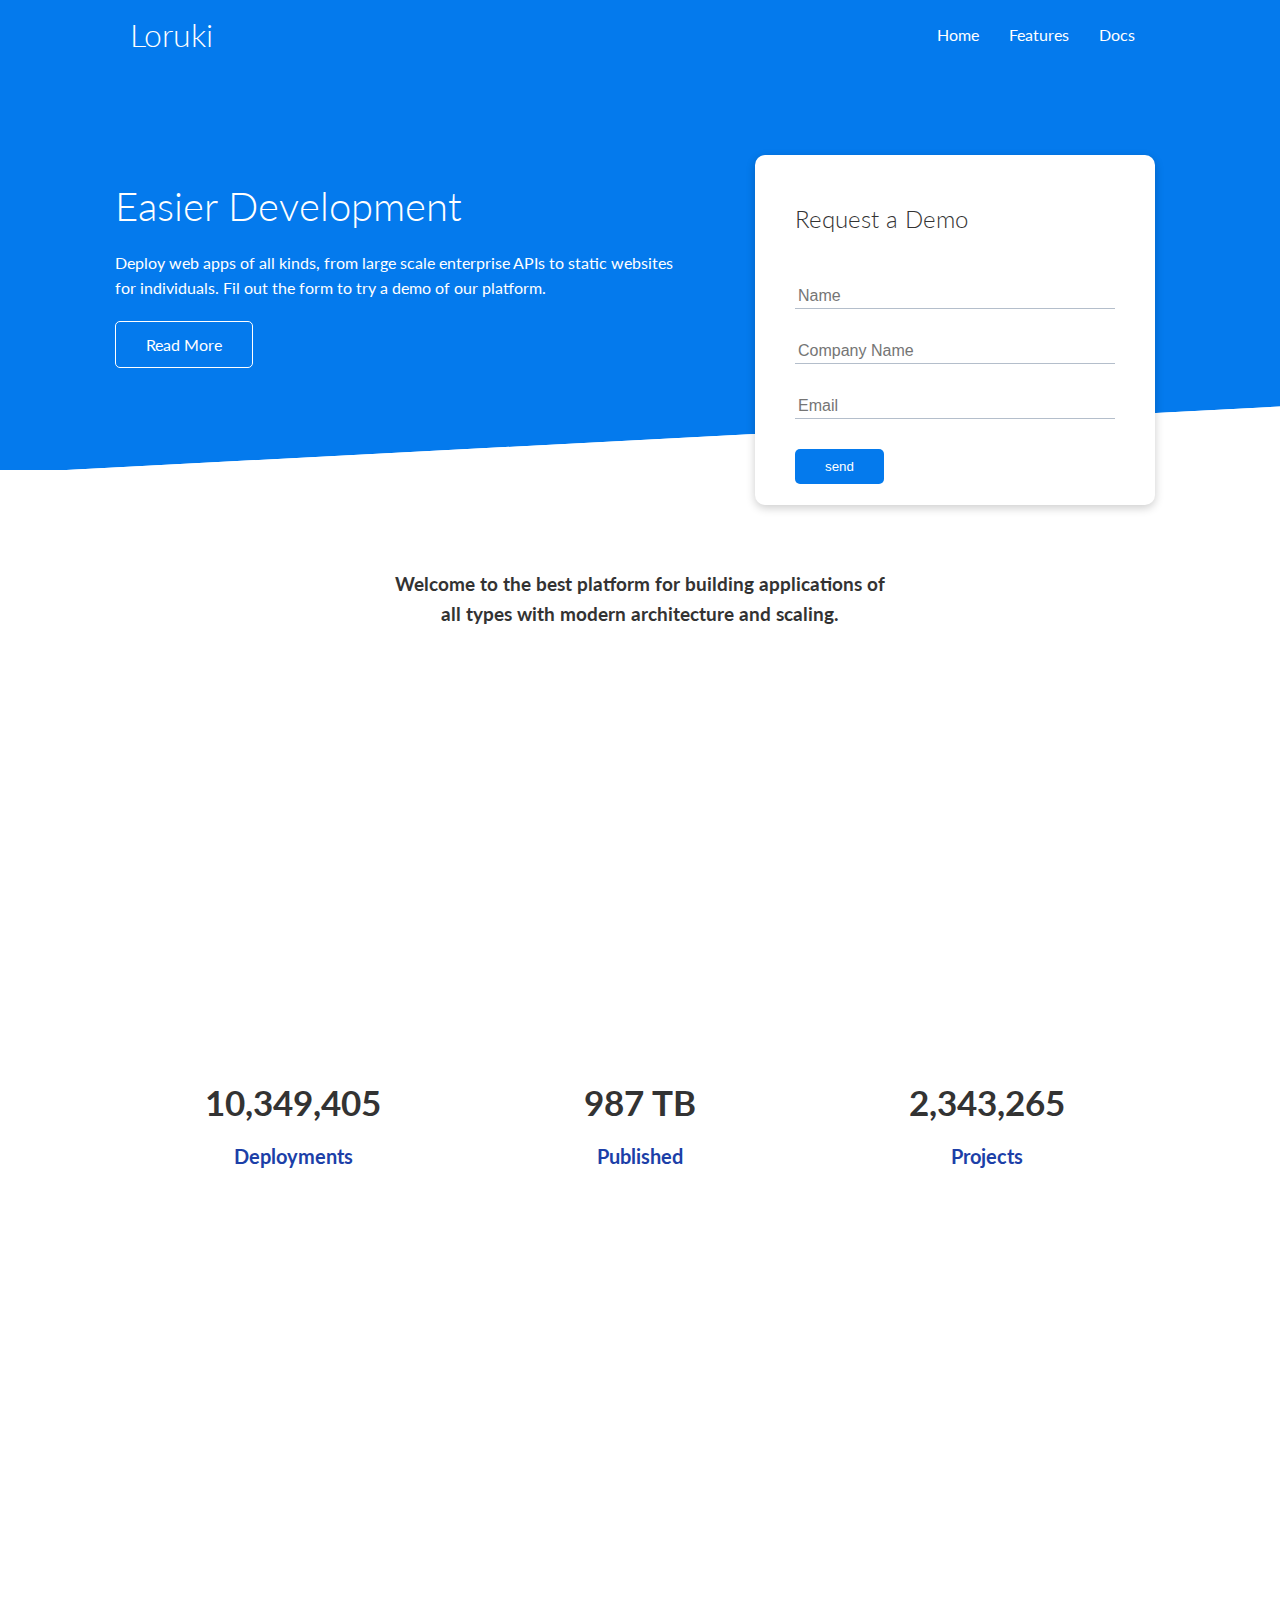
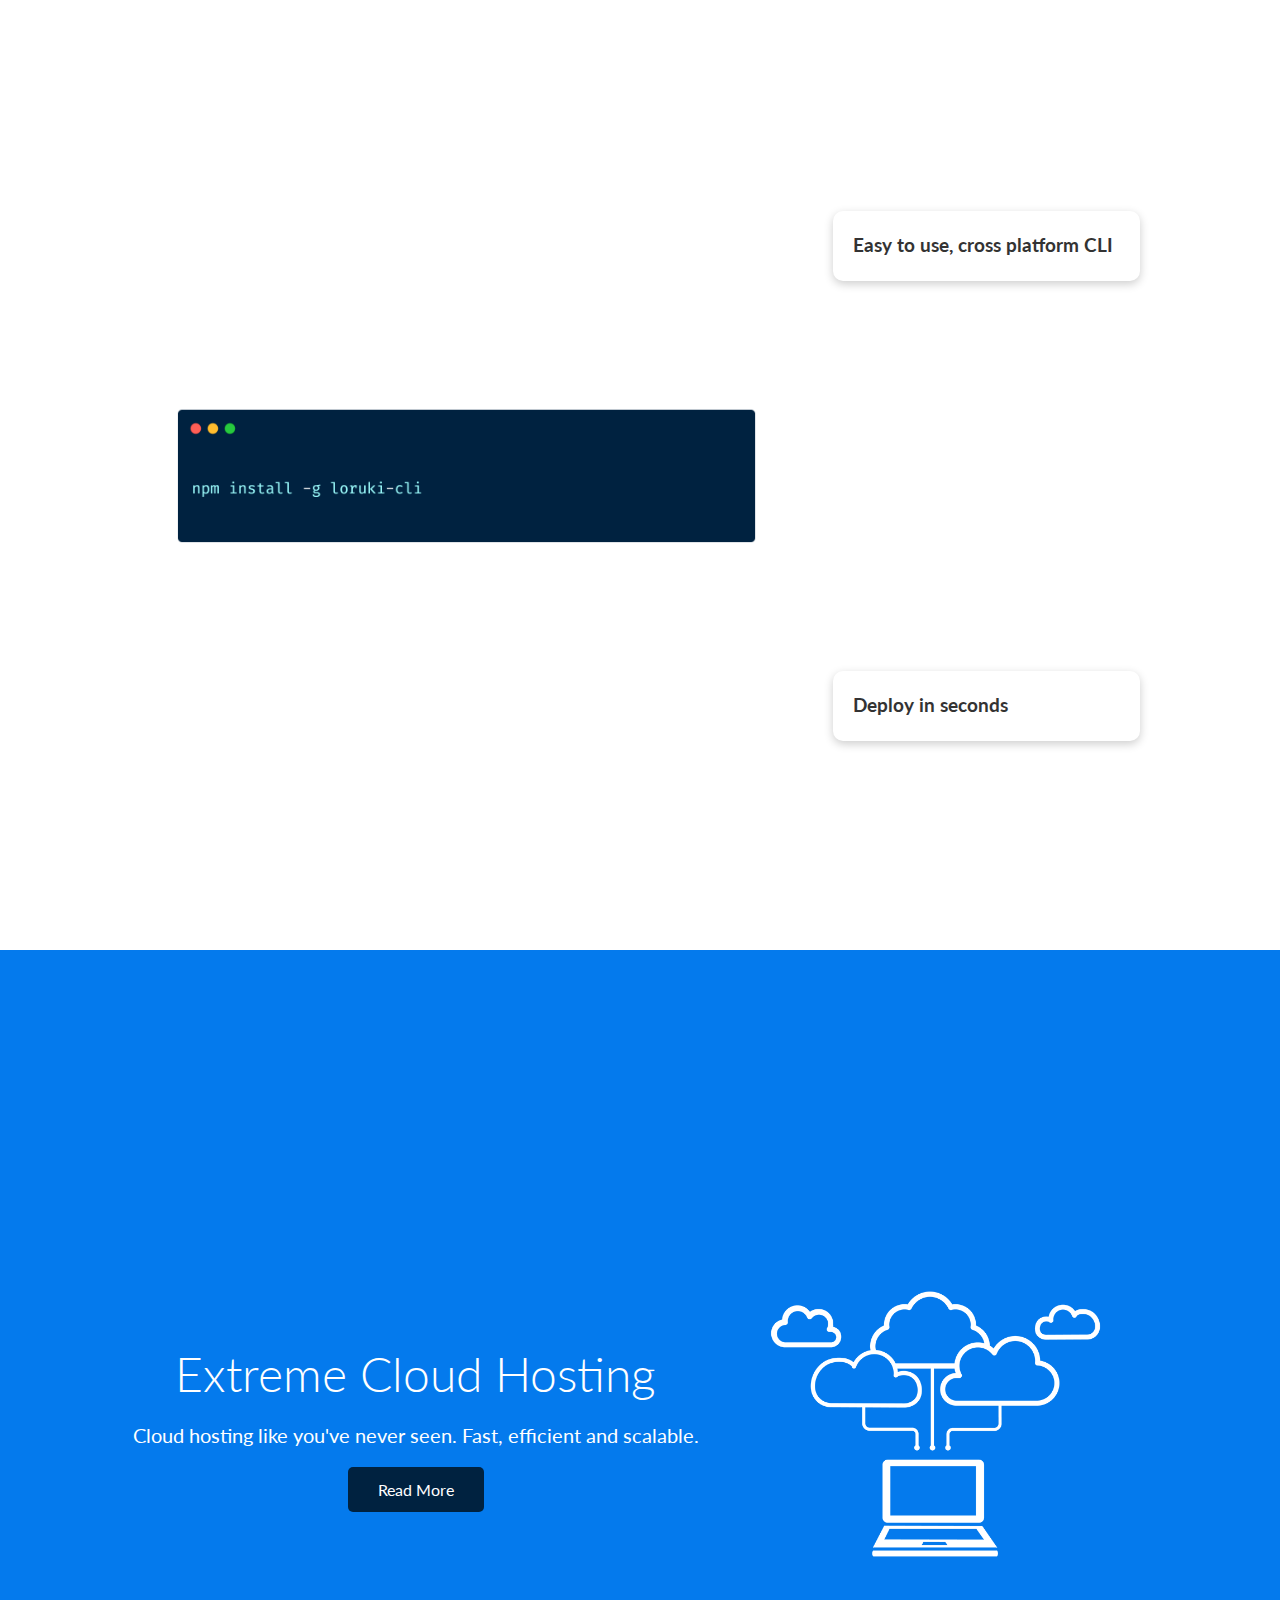
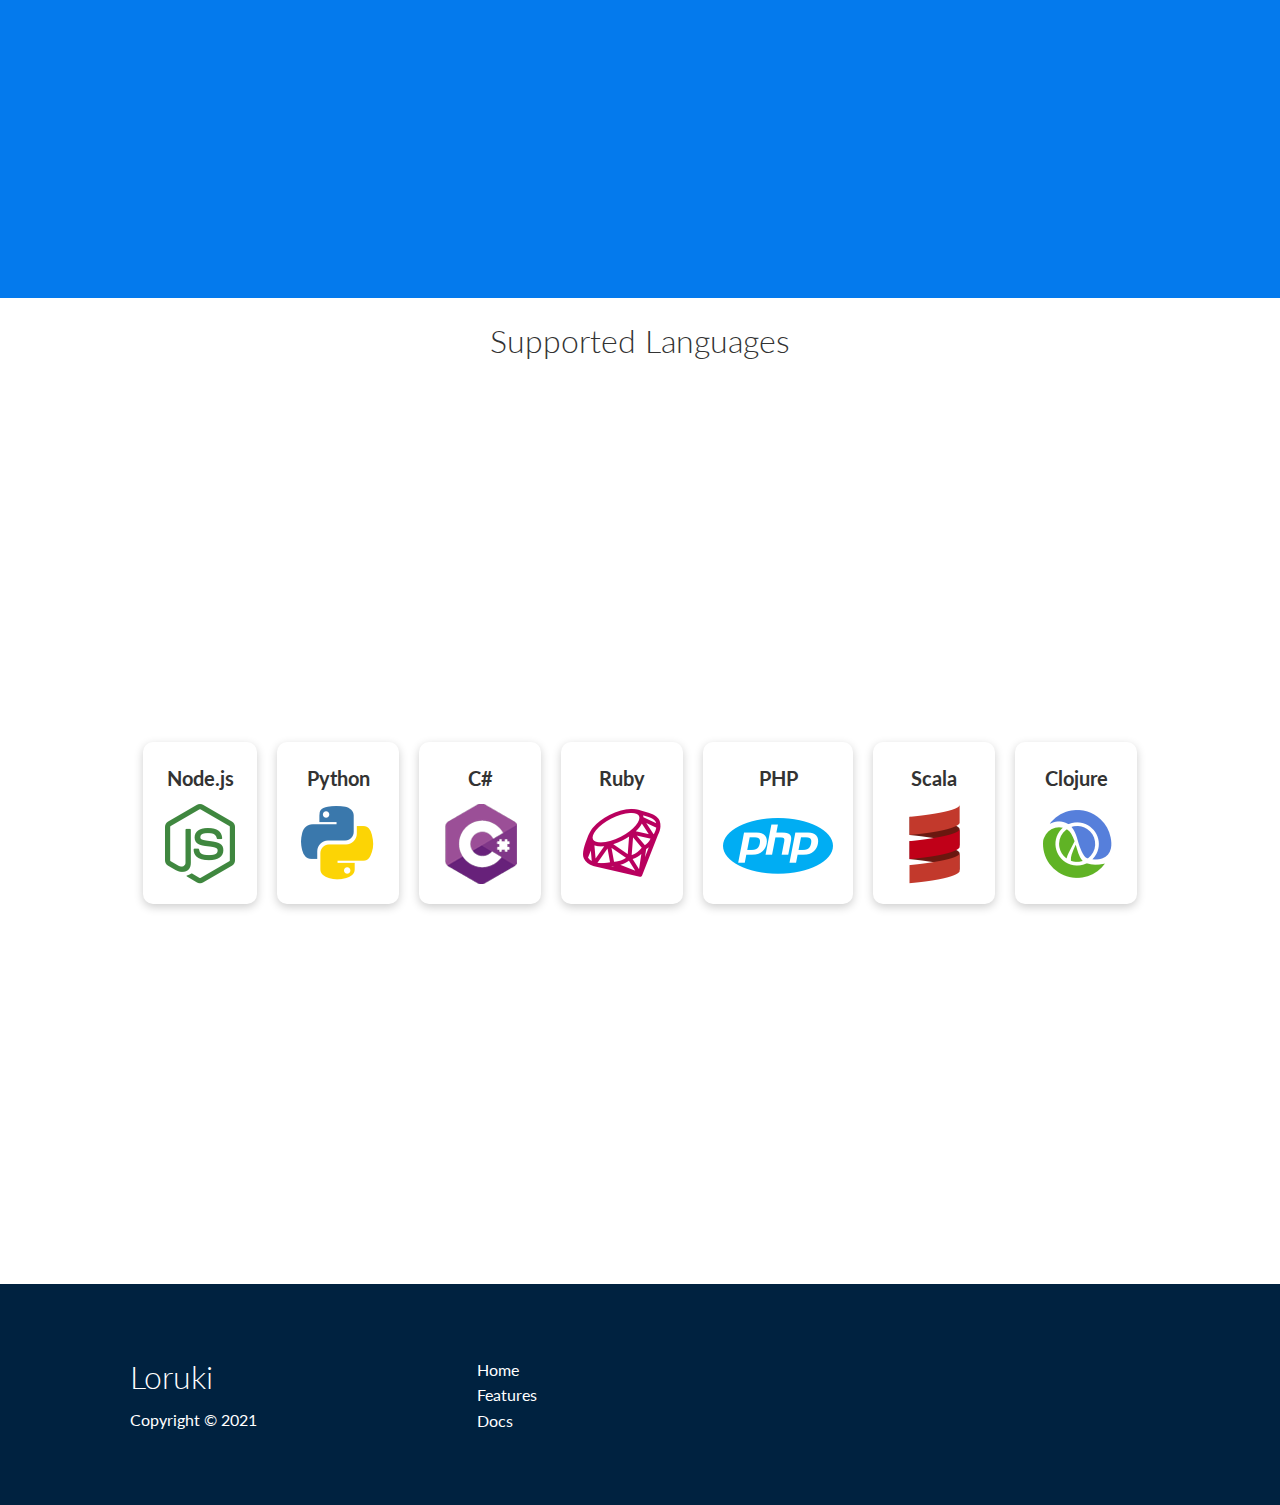
==== index.html @ 9ceb4efd "initial commit" ====
<html lang="en">
  <head>
    <meta charset="UTF-8" />
    <meta http-equiv="X-UA-Compatible" content="IE=edge" />
    <meta name="viewport" content="width=device-width, initial-scale=1.0" />
    <link
      rel="stylesheet"
      href="https://cdnjs.cloudflare.com/ajax/libs/font-awesome/5.15.2/css/all.min.css"
      integrity="sha512-HK5fgLBL+xu6dm/Ii3z4xhlSUyZgTT9tuc/hSrtw6uzJOvgRr2a9jyxxT1ely+B+xFAmJKVSTbpM/CuL7qxO8w=="
      crossorigin="anonymous"
    />
    <link rel="stylesheet" href="css/utilities.css" />
    <link rel="stylesheet" href="css/style.css" />
    <title>Loruki | Cloud Hosting For Everyone</title>
  </head>
  <body>
    <!--======NAVIGATION BAR=======-->
    <div class="navbar">
      <div class="container flex">
        <h1 class="logo">Loruki</h1>
        <nav>
          <ul>
            <li><a href="index.html">Home</a></li>
            <li><a href="features.html">Features</a></li>
            <li><a href="docs.html">Docs</a></li>
          </ul>
        </nav>
      </div>
    </div>

    <!--=====SHOWCASE AREA======-->
    <section class="showcase">
      <div class="container grid">
        <div class="showcase-text">
          <h1>Easier Development</h1>
          <p>
            Deploy web apps of all kinds, from large scale enterprise APIs to
            static websites for individuals. Fil out the form to try a demo of
            our platform.
          </p>
          <a href="features.html" class="btn btn-outline">Read More</a>
        </div>

        <div class="showcase-form card">
          <h2>Request a Demo</h2>
          <form
            name="contact"
            netlify-honeypot="bot-field"
            method="POST"
            data-netlify="true"
          >
            <input type="hidden" name="form-name" value="contact" />
            <p class="hidden">
              <label
                >Don’t fill this out if you're human: <input name="bot-field"
              /></label>
            </p>
            <div class="form-control">
              <input type="text" name="name" placeholder="Name" required />
            </div>
            <div class="form-control">
              <input
                type="text"
                name="Company"
                placeholder="Company Name"
                required
              />
            </div>
            <div class="form-control">
              <input type="email" name="email" placeholder="Email" required />
            </div>
            <input type="submit" value="send" class="btn btn-primary" />
          </form>
        </div>
      </div>
    </section>

    <!--========STATS========-->
    <section class="stats">
      <div class="container">
        <h3 class="stats-heading text-center my-1">
          Welcome to the best platform for building applications of all types
          with modern architecture and scaling.
        </h3>

        <div class="grid grid-3 text-center my-4 grid-1">
          <div>
            <i class="fas fa-server fa-3x"></i>
            <h3>10,349,405</h3>
            <p class="text-secondary">Deployments</p>
          </div>
          <div>
            <i class="fas fa-upload fa-3x"></i>
            <h3>987 TB</h3>
            <p class="text-secondary">Published</p>
          </div>
          <div>
            <i class="fas fa-project-diagram fa-3x"></i>
            <h3>2,343,265</h3>
            <p class="text-secondary">Projects</p>
          </div>
        </div>
      </div>
    </section>

    <!--=====CLI SECTION======-->
    <section class="cli">
      <div class="container grid grid-4">
        <img src="./images/cli.png" alt="" />
        <div class="card">
          <h3>Easy to use, cross platform CLI</h3>
        </div>
        <div class="card">
          <h3>Deploy in seconds</h3>
        </div>
      </div>
    </section>

    <!--===== CLOUD ========-->
    <section class="cloud bg-primary my-2 py-2">
      <div class="container grid grid-5">
        <div class="text-center">
          <h2 class="lg">Extreme Cloud Hosting</h2>
          <p class="lead my-1">
            Cloud hosting like you've never seen. Fast, efficient and scalable.
          </p>
          <a href="features.html" class="btn btn-dark">Read More</a>
        </div>
        <img src="./images/cloud.png" alt="" />
      </div>
    </section>

    <!--======LANGUAGES========-->
    <section class="languages">
      <h2 class="md text-center my-2">Supported Languages</h2>
      <div class="container flex flex-1">
        <div class="card">
          <h4>Node.js</h4>
          <img src="./images/logos/node.png" />
        </div>
        <div class="card">
          <h4>Python</h4>
          <img src="./images/logos/python.png" alt="" />
        </div>
        <div class="card">
          <h4>C#</h4>
          <img src="./images/logos/csharp.png" alt="" />
        </div>
        <div class="card">
          <h4>Ruby</h4>
          <img src="./images/logos/ruby.png" alt="" />
        </div>
        <div class="card">
          <h4>PHP</h4>
          <img src="./images/logos/php.png" alt="" />
        </div>
        <div class="card">
          <h4>Scala</h4>
          <img src="./images/logos/scala.png" alt="" />
        </div>
        <div class="card">
          <h4>Clojure</h4>
          <img src="./images/logos/clojure.png" alt="" />
        </div>
      </div>
    </section>

    <!--====== FOOTER ========-->
    <footer class="footer bg-dark py-5">
      <div class="container grid grid-3">
        <div>
          <h1>Loruki</h1>
          <p>Copyright &copy; 2021</p>
        </div>
        <ul>
          <li><a href="index.html">Home</a></li>
          <li><a href="features.html">Features</a></li>
          <li><a href="docs.html">Docs</a></li>
        </ul>
        <div class="social">
          <a href="#"><i class="fab fa-github fa-2x"></i></a>
          <a href="#"><i class="fab fa-facebook fa-2x"></i></a>
          <a href="#"><i class="fab fa-instagram fa-2x"></i></a>
          <a href="#"><i class="fab fa-twitter fa-2x"></i></a>
        </div>
      </div>
    </footer>
  </body>
</html>
---- css/utilities.css ----
/* UTILITIES */
.container {
  max-width: 1100px;
  margin: 0 auto;
  overflow: auto;
  padding: 0 40px;
}

.card {
  background-color: #fff;
  color: #333;
  border-radius: 10px;
  box-shadow: 0px 3px 10px rgba(0, 0, 0, 0.2);
  padding: 20px;
  margin: 10px;
}

.btn {
  display: inline-block;
  padding: 10px 30px;
  cursor: pointer;
  background: var(--primary-color);
  color: #fff;
  border: none;
  border-radius: 5px;
}

.btn-outline {
  background-color: transparent;
  border: 1px solid #fff;
}

.btn:hover {
  transform: scale(0.98);
}

/* BACKGROUNDS AND COLORED BUTTONS */
.bg-primary,
.btn-primary {
  background-color: var(--primary-color);
  color: #fff;
}
.bg-secondary,
.btn-secondary {
  background-color: var(--secondary-color);
  color: #fff;
}
.bg-dark,
.btn-dark {
  background-color: var(--dark-color);
  color: #fff;
}

.bg-light,
.btn-light {
  background-color: var(--light-color);
  color: #333;
}

.bg-primary a,
.btn-primary a,
.bg-secondary a,
.btn-secondary a,
.bg-dark a,
.btn-dark a {
  color: #fff;
}

/* TEXT COLORS */
.text-primary {
  color: var(--primary-color);
}
.text-secondary {
  color: var(--secondary-color);
}
.tex-dark {
  color: var(--dark-color);
}

.text-light {
  color: var(--light-color);
}

/* TEXT SIZES */
.lead {
  font-size: 20px;
}

.sm {
  font-size: 1rem;
}

.md {
  font-size: 2rem;
}

.lg {
  font-size: 3rem;
}

.xl {
  font-size: 4rem;
}

.text-center {
  text-align: center;
}

/* ALERT */
.alert {
  background-color: var(--light-color);
  padding: 10px 20px;
  font-weight: bold;
  margin: 15px 0;
}

.alert i {
  margin-right: 10px;
}

.alert-success {
  background-color: var(--success-color);
  color: #fff;
}
.alert-error {
  background-color: var(--error-color);
  color: #fff;
}

.flex {
  display: flex;
  justify-content: center;
  align-items: center;
  height: 100%;
}
/*
.flex-1 {
  height: 226px; 
} */

.grid {
  display: grid;
  grid-template-columns: repeat(2, 1fr);
  gap: 20px;
  justify-content: center;
  align-items: center;
  height: 100%;
}

.grid-3 {
  grid-template-columns: repeat(3, 1fr);
}
/*
.grid-1 {
  height: 156px;
}

.grid-4 {
  height: 256px;
}
.grid-5 {
  height: 272.25px;
  overflow: hidden;
}
*/
/* MARGINS */
.my-1 {
  margin: 1rem 0;
}
.my-2 {
  margin: 1.5rem 0;
}
.my-3 {
  margin: 2rem 0;
}
.my-4 {
  margin: 3rem 0;
}
.my-5 {
  margin: 4rem 0;
}

.m-1 {
  margin: 1rem;
}
.m-2 {
  margin: 1.5rem;
}
.m-3 {
  margin: 2rem;
}
.m-4 {
  margin: 3rem;
}
.m-5 {
  margin: 4rem;
}

/* PADDING */

.py-1 {
  padding: 1rem 0;
}
.py-2 {
  padding: 1.5rem 0;
}
.py-3 {
  padding: 2rem 0;
}
.py-4 {
  padding: 3rem 0;
}
.py-5 {
  padding: 4rem 0;
}

.p-1 {
  padding: 1rem;
}
.p-2 {
  padding: 1.5rem;
}
.p-3 {
  padding: 2rem;
}
.p-4 {
  padding: 3rem;
}
.p-5 {
  padding: 4rem;
}
---- css/style.css ----
@import url("https://fonts.googleapis.com/css2?family=Lato:wght@300&display=swap");

:root {
  --primary-color: #047aed;
  --secondary-color: #1c3fa8;
  --dark-color: #002240;
  --light-color: #f4f4f4;
  --success-color: #5cb85c;
  --error-color: #d9534f;
}

* {
  box-sizing: border-box;
  padding: 0;
  margin: 0;
}

body {
  font-family: "Lato", sans-serif;
  color: #333;
  line-height: 1.6;
}

ul {
  list-style-type: none;
}
a {
  text-decoration: none;
  color: #333;
}

h1,
h2 {
  font-weight: 300;
  line-height: 1.2;
  margin: 10px 0;
}

p {
  margin: 10px 0;
}

img {
  width: 100%;
}

code,
pre {
  background: #333;
  color: #fff;
  padding: 10px;
}

.hidden {
  visibility: hidden;
  height: 0;
}
/* NAV BAR STYLING */
.navbar {
  background-color: var(--primary-color);
  color: #fff;
  height: 70px;
}

.navbar ul {
  display: flex;
}

.navbar a {
  color: #fff;
  padding: 10px;
  margin: 0 5px;
}

.navbar a:hover {
  border-bottom: 2px solid #fff;
}
.navbar .flex {
  justify-content: space-between;
}

/* SHOWCASE */
.showcase {
  height: 400px;
  background-color: var(--primary-color);
  color: #fff;
  position: relative;
}

.showcase h1 {
  font-size: 40px;
}

.showcase p {
  margin: 20px 0;
}

.showcase .grid {
  overflow: visible;
  grid-template-columns: 55% 45%;
  gap: 30px;
}

.showcase-text {
  animation: slideInFromLeft 1s ease-in;
}

.showcase-form {
  position: relative;
  top: 60px;
  height: 350px;
  width: 400px;
  padding: 40px;
  z-index: 100;
  justify-self: flex-end;
  animation: slideInFromRight 1s ease-in;
}

.showcase-form .form-control {
  margin: 30px 0;
}

.showcase-form input[type="text"],
.showcase-form input[type="email"] {
  border: 0;
  border-bottom: 1px solid #b4becb;
  width: 100%;
  padding: 3px;
  font-size: 16px;
}

.showcase-form input:focus {
  outline: none;
}

.showcase::before,
.showcase::after {
  content: "";
  position: absolute;
  height: 100px;
  bottom: -70px;
  right: 0;
  left: 0;
  background: #fff;
  transform: skewY(-3deg);
}

/* STATS */
.stats {
  padding-top: 100px;
  animation: slideInFromBottom 1s ease-in;
}

.stats-heading {
  max-width: 500px;
  margin: auto;
}

.stats .grid h3 {
  font-size: 35px;
}

.stats .grid p {
  font-size: 20px;
  font-weight: bold;
}

/* CLI */
.cli .grid {
  grid-template-columns: repeat(3, 1fr);
  grid-template-rows: repeat(2, 1fr);
}

.cli .grid > *:first-child {
  grid-column: 1 / span 2;
  grid-row: 1 / span 2;
}

/* CLOUD */
.cloud .grid {
  grid-template-columns: 4fr 3fr;
}

/* LANGUAGES */
.languages .flex {
  flex-wrap: wrap;
  overflow: visible;
}

.languages .card {
  text-align: center;
  margin: 18px 10px 40px;
  transition: transform 0.2s ease-in;
}

.languages .card h4 {
  font-size: 20px;
  margin-bottom: 10px;
}

.languages .card:hover {
  transform: translateY(-15px);
}

/* FEATURES */
.features-head img,
.docs-head img {
  width: 200px;
  justify-self: flex-end;
}

.features-sub-head img {
  width: 300px;
  justify-self: flex-end;
}

.features-main .card > i {
  margin-right: 20px;
}

.features-main .grid {
  padding: 30px;
}

.features-main .grid > *:first-child {
  grid-column: 1 / span 3;
}

.features-main .grid > *:nth-child(2) {
  grid-column: 1 / span 2;
}

/* DOCS MAIN */

.docs-main a {
  color: #333;
}

.my-docs {
  height: 850px;
}

.docs-main h3 {
  margin: 20px 0;
}

.docs-main .grid {
  grid-template-columns: 1fr 2fr;
  align-items: flex-start;
}

.docs-main nav li {
  font-size: 17px;
  padding-bottom: 5px;
  margin-bottom: 5px;
  border-bottom: 1px #ccc solid;
}

.docs-main a:hover {
  font-weight: bold;
}

/* FOOTER */
.footer {
  height: 221px;
}
.footer .social a {
  margin: 0 10px;
}

/* ANIMATIONS */
@keyframes slideInFromLeft {
  0% {
    transform: translateX(-100%);
  }
  100% {
    transform: translateX(0);
  }
}
@keyframes slideInFromRight {
  0% {
    transform: translateX(100%);
  }
  100% {
    transform: translateX(0);
  }
}
@keyframes slideInFromTop {
  0% {
    transform: translateY(-100%);
  }
  100% {
    transform: translateX(0);
  }
}
@keyframes slideInFromBottom {
  0% {
    transform: translateY(100%);
  }
  100% {
    transform: translateX(0);
  }
}

/* MEDIA QUERIES */
@media screen and (max-width: 768px) {
  .grid,
  .showcase .grid,
  .stats .grid,
  .cli .grid,
  .cloud .grid,
  .features-main .grid,
  .docs-main .grid {
    grid-template-columns: 1fr;
    grid-template-rows: 1fr;
  }

  .showcase {
    height: auto;
  }

  .showcase-text {
    text-align: center;
    margin-top: 40px;
    animation: slideInFromTop 1s ease-in;
  }

  .showcase-form {
    justify-self: center;
    margin: auto;
    animation: slideInFromBottom 1s ease-in;
  }

  .cli .grid > *:first-child {
    grid-column: 1;
    grid-row: 1;
  }

  .features-head,
  .features-sub-head,
  .docs-head {
    text-align: center;
  }
  .features-head img,
  .features-sub-head img,
  .docs-head img {
    justify-self: center;
  }

  .features-main .grid > *:first-child,
  .features-main .grid > *:nth-child(2) {
    grid-column: 1;
  }
}

@media screen and (max-width: 500px) {
  .navbar {
    height: 110px;
  }

  .navbar .flex {
    flex-direction: column;
  }

  .navbar ul {
    padding: 10px;
    background-color: rgba(0, 0, 0, 0.1);
  }
}
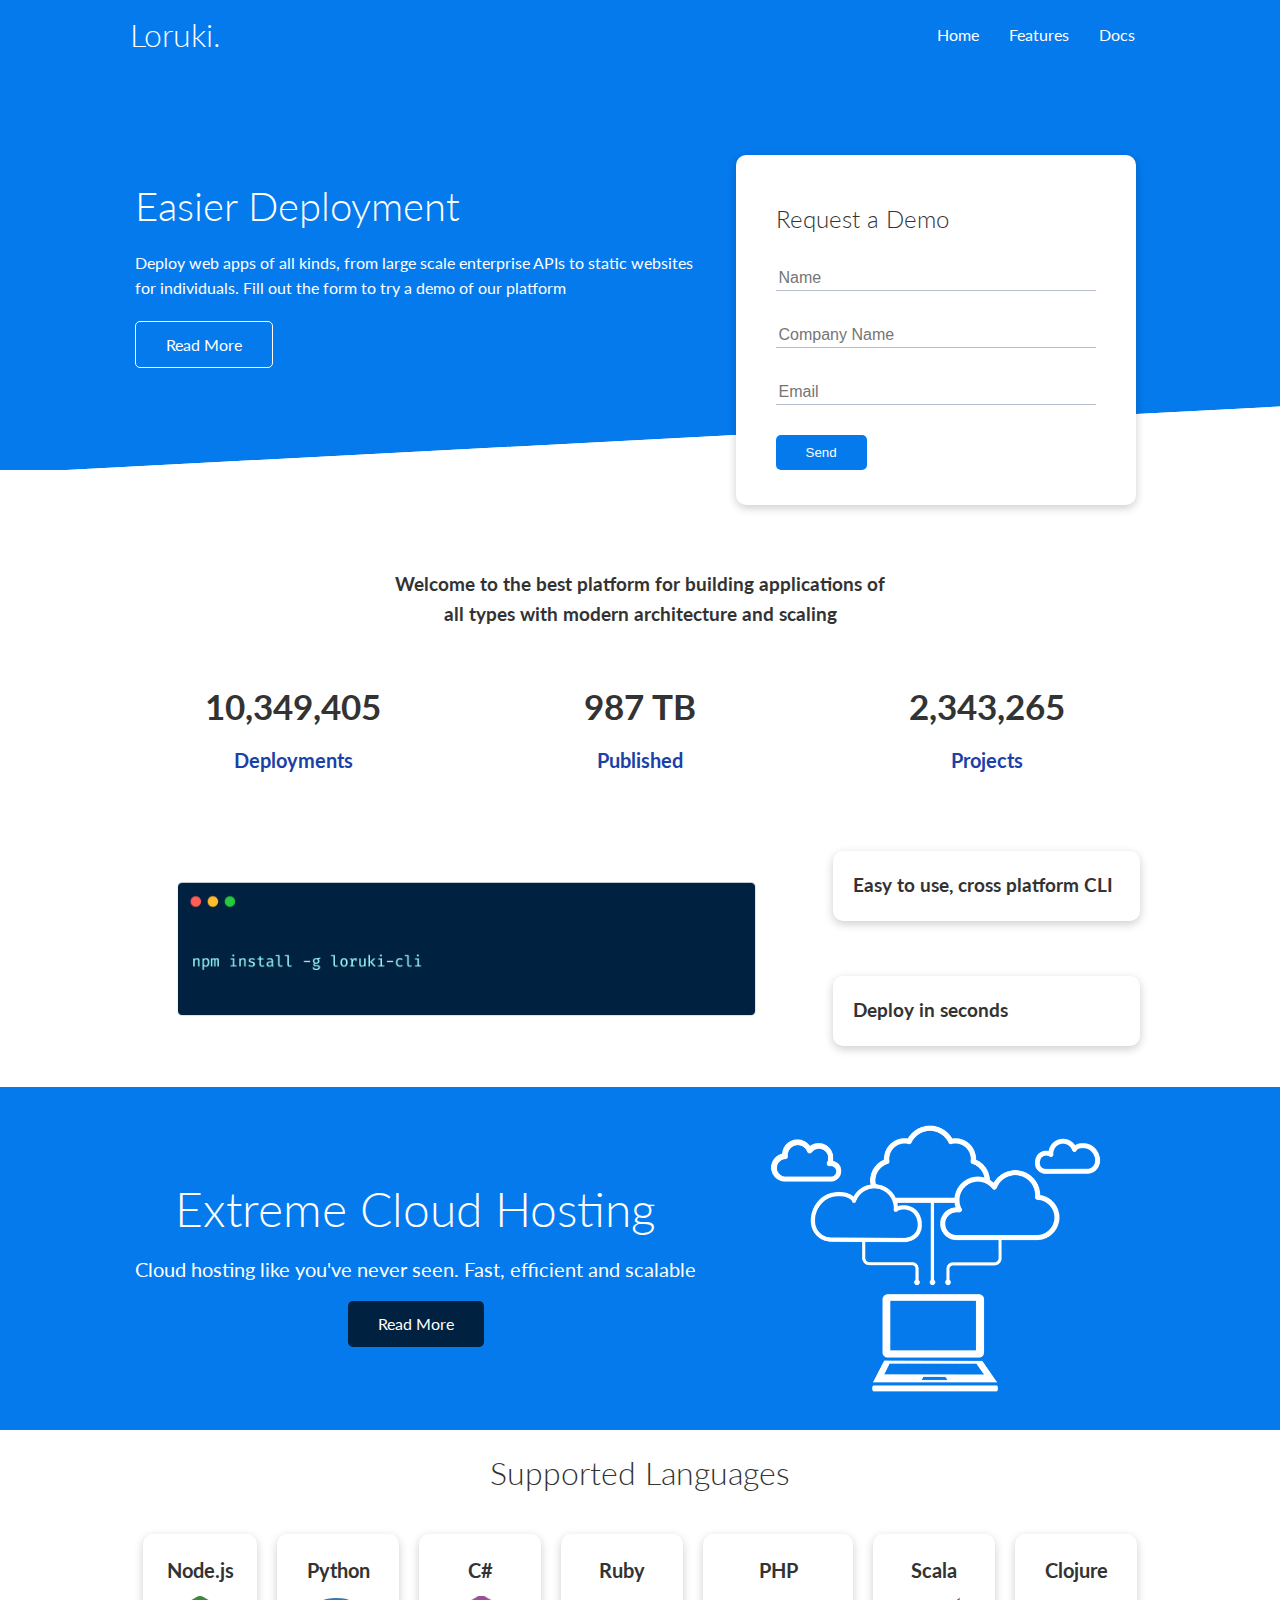
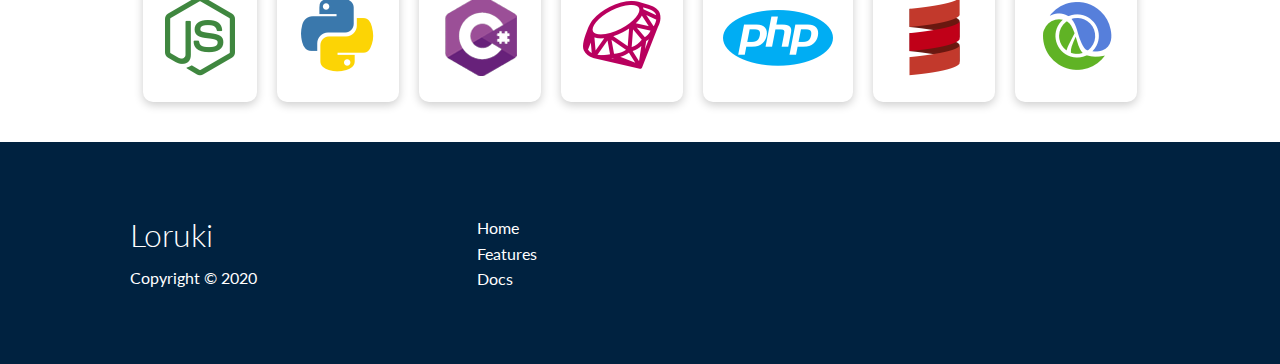
==== commit f68abf98: "updated the code" ====
--- a/index.html
+++ b/index.html
@@ -1,189 +1,182 @@
+<!DOCTYPE html>
 <html lang="en">
-  <head>
-    <meta charset="UTF-8" />
-    <meta http-equiv="X-UA-Compatible" content="IE=edge" />
-    <meta name="viewport" content="width=device-width, initial-scale=1.0" />
-    <link
-      rel="stylesheet"
-      href="https://cdnjs.cloudflare.com/ajax/libs/font-awesome/5.15.2/css/all.min.css"
-      integrity="sha512-HK5fgLBL+xu6dm/Ii3z4xhlSUyZgTT9tuc/hSrtw6uzJOvgRr2a9jyxxT1ely+B+xFAmJKVSTbpM/CuL7qxO8w=="
-      crossorigin="anonymous"
-    />
-    <link rel="stylesheet" href="css/utilities.css" />
-    <link rel="stylesheet" href="css/style.css" />
+<head>
+    <meta charset="UTF-8">
+    <meta name="viewport" content="width=device-width, initial-scale=1.0">
+    <link rel="stylesheet" href="https://cdnjs.cloudflare.com/ajax/libs/font-awesome/5.15.1/css/all.min.css" integrity="sha512-+4zCK9k+qNFUR5X+cKL9EIR+ZOhtIloNl9GIKS57V1MyNsYpYcUrUeQc9vNfzsWfV28IaLL3i96P9sdNyeRssA==" crossorigin="anonymous" />
+    <link rel="stylesheet" href="css/utilities.css">
+    <link rel="stylesheet" href="css/style.css">
     <title>Loruki | Cloud Hosting For Everyone</title>
-  </head>
-  <body>
-    <!--======NAVIGATION BAR=======-->
+</head>
+<body>
+    <!-- Navbar -->
     <div class="navbar">
-      <div class="container flex">
-        <h1 class="logo">Loruki</h1>
-        <nav>
-          <ul>
-            <li><a href="index.html">Home</a></li>
-            <li><a href="features.html">Features</a></li>
-            <li><a href="docs.html">Docs</a></li>
-          </ul>
-        </nav>
-      </div>
+        <div class="container flex">
+            <h1 class="logo">Loruki.</h1>
+            <nav>
+                <ul>
+                    <li><a href="index.html">Home</a></li>
+                    <li><a href="features.html">Features</a></li>
+                    <li><a href="docs.html">Docs</a></li>
+                </ul>
+            </nav>
+        </div>
     </div>
+    
+    <!-- Showcase -->
+    <section class="showcase">
+        <div class="container grid">
+            <div class="showcase-text">
+                <h1>Easier Deployment</h1>
+                <p>Deploy web apps of all kinds, from large scale enterprise APIs to static websites for individuals. Fill out the form to try a demo of our platform</p>
+                <a href="features.html" class="btn btn-outline">Read More</a>
+            </div>
 
-    <!--=====SHOWCASE AREA======-->
-    <section class="showcase">
-      <div class="container grid">
-        <div class="showcase-text">
-          <h1>Easier Development</h1>
-          <p>
-            Deploy web apps of all kinds, from large scale enterprise APIs to
-            static websites for individuals. Fil out the form to try a demo of
-            our platform.
-          </p>
-          <a href="features.html" class="btn btn-outline">Read More</a>
+            <div class="showcase-form card">
+                <h2>Request a Demo</h2>
+                 <!--  <form name="contact" netlify-honeypot="bot-field" method="POST" data-netlify="true">
+                    <input type="hidden" name="form-name" value="contact">
+                    <p class="hidden">
+                        <label>Don’t fill this out if you're human: <input name="bot-field" /></label>
+                      </p>
+                    <div class="form-control">
+                        <input type="text" name="name" placeholder="Name" required>
+                    </div>
+                    <div class="form-control">
+                        <input type="text" name="company" placeholder="Company Name" required>
+                    </div>
+                    <div class="form-control">
+                        <input type="email" name="email" placeholder="Email" required>
+                    </div>
+                    <input type="submit" value="Send" class="btn btn-primary">
+                </form> -->
+                 <form>
+                    <div class="form-control">
+                        <input type="text" name="name" placeholder="Name" required>
+                    </div>
+                    <div class="form-control">
+                        <input type="text" name="company" placeholder="Company Name" required>
+                    </div>
+                    <div class="form-control">
+                        <input type="email" name="email" placeholder="Email" required>
+                    </div>
+                    <input type="submit" value="Send" class="btn btn-primary">
+                </form>
+            </div>
         </div>
-
-        <div class="showcase-form card">
-          <h2>Request a Demo</h2>
-          <form
-            name="contact"
-            netlify-honeypot="bot-field"
-            method="POST"
-            data-netlify="true"
-          >
-            <input type="hidden" name="form-name" value="contact" />
-            <p class="hidden">
-              <label
-                >Don’t fill this out if you're human: <input name="bot-field"
-              /></label>
-            </p>
-            <div class="form-control">
-              <input type="text" name="name" placeholder="Name" required />
-            </div>
-            <div class="form-control">
-              <input
-                type="text"
-                name="Company"
-                placeholder="Company Name"
-                required
-              />
-            </div>
-            <div class="form-control">
-              <input type="email" name="email" placeholder="Email" required />
-            </div>
-            <input type="submit" value="send" class="btn btn-primary" />
-          </form>
-        </div>
-      </div>
     </section>
 
-    <!--========STATS========-->
+    <!-- Stats -->
     <section class="stats">
-      <div class="container">
-        <h3 class="stats-heading text-center my-1">
-          Welcome to the best platform for building applications of all types
-          with modern architecture and scaling.
-        </h3>
+        <div class="container">
+            <h3 class="stats-heading text-center my-1">
+                Welcome to the best platform for building applications of all types with modern architecture and scaling
+            </h3>
 
-        <div class="grid grid-3 text-center my-4 grid-1">
-          <div>
-            <i class="fas fa-server fa-3x"></i>
-            <h3>10,349,405</h3>
-            <p class="text-secondary">Deployments</p>
-          </div>
-          <div>
-            <i class="fas fa-upload fa-3x"></i>
-            <h3>987 TB</h3>
-            <p class="text-secondary">Published</p>
-          </div>
-          <div>
-            <i class="fas fa-project-diagram fa-3x"></i>
-            <h3>2,343,265</h3>
-            <p class="text-secondary">Projects</p>
-          </div>
+            <div class="grid grid-3 text-center my-4">
+                <div>
+                    <i class="fas fa-server fa-3x"></i>
+                    <h3>10,349,405</h3>
+                    <p class="text-secondary">Deployments</p>
+                </div>
+                <div>
+                    <i class="fas fa-upload fa-3x"></i>
+                    <h3>987 TB</h3>
+                    <p class="text-secondary">Published</p>
+                </div>
+                <div>
+                    <i class="fas fa-project-diagram fa-3x"></i>
+                    <h3>2,343,265</h3>
+                    <p class="text-secondary">Projects</p>
+                </div>
+            </div>
         </div>
-      </div>
     </section>
 
-    <!--=====CLI SECTION======-->
+    <!-- Cli -->
     <section class="cli">
-      <div class="container grid grid-4">
-        <img src="./images/cli.png" alt="" />
-        <div class="card">
-          <h3>Easy to use, cross platform CLI</h3>
+        <div class="container grid">
+            <img src="images/cli.png" alt="">
+            <div class="card">
+                <h3>Easy to use, cross platform CLI</h3>
+            </div>
+            <div class="card">
+                <h3>Deploy in seconds</h3>
+            </div>
         </div>
-        <div class="card">
-          <h3>Deploy in seconds</h3>
-        </div>
-      </div>
     </section>
 
-    <!--===== CLOUD ========-->
+    <!-- Cloud -->
     <section class="cloud bg-primary my-2 py-2">
-      <div class="container grid grid-5">
-        <div class="text-center">
-          <h2 class="lg">Extreme Cloud Hosting</h2>
-          <p class="lead my-1">
-            Cloud hosting like you've never seen. Fast, efficient and scalable.
-          </p>
-          <a href="features.html" class="btn btn-dark">Read More</a>
+        <div class="container grid">
+            <div class="text-center">
+                <h2 class="lg">Extreme Cloud Hosting</h2>
+                <p class="lead my-1">Cloud hosting like you've never seen. Fast, efficient and scalable</p>
+                <a href="features.html" class="btn btn-dark">Read More</a>
+            </div>
+            <img src="images/cloud.png" alt="">
         </div>
-        <img src="./images/cloud.png" alt="" />
-      </div>
     </section>
 
-    <!--======LANGUAGES========-->
+    <!-- Languages -->
     <section class="languages">
-      <h2 class="md text-center my-2">Supported Languages</h2>
-      <div class="container flex flex-1">
-        <div class="card">
-          <h4>Node.js</h4>
-          <img src="./images/logos/node.png" />
+        <h2 class="md text-center my-2">
+            Supported Languages
+        </h2>
+        <div class="container flex">
+            <div class="card">
+                <h4>Node.js</h4>
+                <img src="images/logos/node.png" alt="">
+            </div>
+            <div class="card">
+                <h4>Python</h4>
+                <img src="images/logos/python.png" alt="">
+              </div>
+              <div class="card">
+                <h4>C#</h4>
+                <img src="images/logos/csharp.png" alt="">
+              </div>
+              <div class="card">
+                <h4>Ruby</h4>
+                <img src="images/logos/ruby.png" alt="">
+              </div>
+              <div class="card">
+                <h4>PHP</h4>
+                <img src="images/logos/php.png" alt="">
+              </div>
+              <div class="card">
+                <h4>Scala</h4>
+                <img src="images/logos/scala.png" alt="">
+              </div>
+              <div class="card">
+                <h4>Clojure</h4>
+                <img src="images/logos/clojure.png" alt="">
+              </div>
         </div>
-        <div class="card">
-          <h4>Python</h4>
-          <img src="./images/logos/python.png" alt="" />
-        </div>
-        <div class="card">
-          <h4>C#</h4>
-          <img src="./images/logos/csharp.png" alt="" />
-        </div>
-        <div class="card">
-          <h4>Ruby</h4>
-          <img src="./images/logos/ruby.png" alt="" />
-        </div>
-        <div class="card">
-          <h4>PHP</h4>
-          <img src="./images/logos/php.png" alt="" />
-        </div>
-        <div class="card">
-          <h4>Scala</h4>
-          <img src="./images/logos/scala.png" alt="" />
-        </div>
-        <div class="card">
-          <h4>Clojure</h4>
-          <img src="./images/logos/clojure.png" alt="" />
-        </div>
-      </div>
     </section>
 
-    <!--====== FOOTER ========-->
+    <!-- Footer -->
     <footer class="footer bg-dark py-5">
-      <div class="container grid grid-3">
-        <div>
-          <h1>Loruki</h1>
-          <p>Copyright &copy; 2021</p>
+        <div class="container grid grid-3">
+            <div>
+                <h1>Loruki
+                </h1>
+                <p>Copyright &copy; 2020</p>
+            </div>
+            <nav>
+                <ul>
+                    <li><a href="index.html">Home</a></li>
+                    <li><a href="features.html">Features</a></li>
+                    <li><a href="docs.html">Docs</a></li>
+                </ul>
+            </nav>
+            <div class="social">
+                <a href="#"><i class="fab fa-github fa-2x"></i></a>
+                <a href="#"><i class="fab fa-facebook fa-2x"></i></a>
+                <a href="#"><i class="fab fa-instagram fa-2x"></i></a>
+                <a href="#"><i class="fab fa-twitter fa-2x"></i></a>
+            </div>
         </div>
-        <ul>
-          <li><a href="index.html">Home</a></li>
-          <li><a href="features.html">Features</a></li>
-          <li><a href="docs.html">Docs</a></li>
-        </ul>
-        <div class="social">
-          <a href="#"><i class="fab fa-github fa-2x"></i></a>
-          <a href="#"><i class="fab fa-facebook fa-2x"></i></a>
-          <a href="#"><i class="fab fa-instagram fa-2x"></i></a>
-          <a href="#"><i class="fab fa-twitter fa-2x"></i></a>
-        </div>
-      </div>
     </footer>
-  </body>
+</body>
 </html>
--- a/css/utilities.css
+++ b/css/utilities.css
@@ -1,4 +1,3 @@
-/* UTILITIES */
 .container {
   max-width: 1100px;
   margin: 0 auto;
@@ -10,7 +9,7 @@
   background-color: #fff;
   color: #333;
   border-radius: 10px;
-  box-shadow: 0px 3px 10px rgba(0, 0, 0, 0.2);
+  box-shadow: 0 3px 10px rgba(0, 0, 0, 0.2);
   padding: 20px;
   margin: 10px;
 }
@@ -27,24 +26,26 @@
 
 .btn-outline {
   background-color: transparent;
-  border: 1px solid #fff;
+  border: 1px #fff solid;
 }
 
 .btn:hover {
   transform: scale(0.98);
 }
 
-/* BACKGROUNDS AND COLORED BUTTONS */
+/* Backgrounds & colored buttons */
 .bg-primary,
 .btn-primary {
   background-color: var(--primary-color);
   color: #fff;
 }
+
 .bg-secondary,
 .btn-secondary {
   background-color: var(--secondary-color);
   color: #fff;
 }
+
 .bg-dark,
 .btn-dark {
   background-color: var(--dark-color);
@@ -66,14 +67,16 @@
   color: #fff;
 }
 
-/* TEXT COLORS */
+/* Text colors */
 .text-primary {
   color: var(--primary-color);
 }
+
 .text-secondary {
   color: var(--secondary-color);
 }
-.tex-dark {
+
+.text-dark {
   color: var(--dark-color);
 }
 
@@ -81,7 +84,7 @@
   color: var(--light-color);
 }
 
-/* TEXT SIZES */
+/* Text sizes */
 .lead {
   font-size: 20px;
 }
@@ -106,7 +109,7 @@
   text-align: center;
 }
 
-/* ALERT */
+/* Alert */
 .alert {
   background-color: var(--light-color);
   padding: 10px 20px;
@@ -122,6 +125,7 @@
   background-color: var(--success-color);
   color: #fff;
 }
+
 .alert-error {
   background-color: var(--error-color);
   color: #fff;
@@ -133,10 +137,6 @@
   align-items: center;
   height: 100%;
 }
-/*
-.flex-1 {
-  height: 226px; 
-} */
 
 .grid {
   display: grid;
@@ -150,32 +150,24 @@
 .grid-3 {
   grid-template-columns: repeat(3, 1fr);
 }
-/*
-.grid-1 {
-  height: 156px;
-}
-
-.grid-4 {
-  height: 256px;
-}
-.grid-5 {
-  height: 272.25px;
-  overflow: hidden;
-}
-*/
-/* MARGINS */
+
+/* Margin */
 .my-1 {
   margin: 1rem 0;
 }
+
 .my-2 {
   margin: 1.5rem 0;
 }
+
 .my-3 {
   margin: 2rem 0;
 }
+
 .my-4 {
   margin: 3rem 0;
 }
+
 .my-5 {
   margin: 4rem 0;
 }
@@ -183,33 +175,40 @@
 .m-1 {
   margin: 1rem;
 }
+
 .m-2 {
   margin: 1.5rem;
 }
+
 .m-3 {
   margin: 2rem;
 }
+
 .m-4 {
   margin: 3rem;
 }
+
 .m-5 {
   margin: 4rem;
 }
 
-/* PADDING */
-
+/* Padding */
 .py-1 {
   padding: 1rem 0;
 }
+
 .py-2 {
   padding: 1.5rem 0;
 }
+
 .py-3 {
   padding: 2rem 0;
 }
+
 .py-4 {
   padding: 3rem 0;
 }
+
 .py-5 {
   padding: 4rem 0;
 }
@@ -217,15 +216,19 @@
 .p-1 {
   padding: 1rem;
 }
+
 .p-2 {
   padding: 1.5rem;
 }
+
 .p-3 {
   padding: 2rem;
 }
+
 .p-4 {
   padding: 3rem;
 }
+
 .p-5 {
   padding: 4rem;
 }
--- a/css/style.css
+++ b/css/style.css
@@ -1,4 +1,4 @@
-@import url("https://fonts.googleapis.com/css2?family=Lato:wght@300&display=swap");
+@import url('https://fonts.googleapis.com/css2?family=Lato:wght@300&display=swap');
 
 :root {
   --primary-color: #047aed;
@@ -16,7 +16,7 @@
 }
 
 body {
-  font-family: "Lato", sans-serif;
+  font-family: 'Lato', sans-serif;
   color: #333;
   line-height: 1.6;
 }
@@ -24,6 +24,7 @@
 ul {
   list-style-type: none;
 }
+
 a {
   text-decoration: none;
   color: #333;
@@ -55,7 +56,8 @@
   visibility: hidden;
   height: 0;
 }
-/* NAV BAR STYLING */
+
+/* Navbar */
 .navbar {
   background-color: var(--primary-color);
   color: #fff;
@@ -73,13 +75,14 @@
 }
 
 .navbar a:hover {
-  border-bottom: 2px solid #fff;
-}
+  border-bottom: 2px #fff solid;
+}
+
 .navbar .flex {
   justify-content: space-between;
 }
 
-/* SHOWCASE */
+/* Showcase */
 .showcase {
   height: 400px;
   background-color: var(--primary-color);
@@ -97,7 +100,7 @@
 
 .showcase .grid {
   overflow: visible;
-  grid-template-columns: 55% 45%;
+  grid-template-columns: 55% auto;
   gap: 30px;
 }
 
@@ -120,8 +123,8 @@
   margin: 30px 0;
 }
 
-.showcase-form input[type="text"],
-.showcase-form input[type="email"] {
+.showcase-form input[type='text'],
+.showcase-form input[type='email'] {
   border: 0;
   border-bottom: 1px solid #b4becb;
   width: 100%;
@@ -135,7 +138,7 @@
 
 .showcase::before,
 .showcase::after {
-  content: "";
+  content: '';
   position: absolute;
   height: 100px;
   bottom: -70px;
@@ -143,9 +146,12 @@
   left: 0;
   background: #fff;
   transform: skewY(-3deg);
-}
-
-/* STATS */
+  -webkit-transform: skewY(-3deg);
+  -moz-transform: skewY(-3deg);
+  -ms-transform: skewY(-3deg);
+}
+
+/* Stats */
 .stats {
   padding-top: 100px;
   animation: slideInFromBottom 1s ease-in;
@@ -165,7 +171,7 @@
   font-weight: bold;
 }
 
-/* CLI */
+/* Cli */
 .cli .grid {
   grid-template-columns: repeat(3, 1fr);
   grid-template-rows: repeat(2, 1fr);
@@ -176,15 +182,15 @@
   grid-row: 1 / span 2;
 }
 
-/* CLOUD */
+/* Cloud */
 .cloud .grid {
   grid-template-columns: 4fr 3fr;
 }
 
-/* LANGUAGES */
+/* Languages */
+
 .languages .flex {
   flex-wrap: wrap;
-  overflow: visible;
 }
 
 .languages .card {
@@ -202,7 +208,7 @@
   transform: translateY(-15px);
 }
 
-/* FEATURES */
+/* Features */
 .features-head img,
 .docs-head img {
   width: 200px;
@@ -230,16 +236,7 @@
   grid-column: 1 / span 2;
 }
 
-/* DOCS MAIN */
-
-.docs-main a {
-  color: #333;
-}
-
-.my-docs {
-  height: 850px;
-}
-
+/* Docs */
 .docs-main h3 {
   margin: 20px 0;
 }
@@ -260,50 +257,54 @@
   font-weight: bold;
 }
 
-/* FOOTER */
-.footer {
-  height: 221px;
-}
+/* Footer */
 .footer .social a {
   margin: 0 10px;
 }
 
-/* ANIMATIONS */
+/* Animations */
 @keyframes slideInFromLeft {
   0% {
     transform: translateX(-100%);
   }
+
   100% {
     transform: translateX(0);
   }
 }
+
 @keyframes slideInFromRight {
   0% {
     transform: translateX(100%);
   }
+
   100% {
     transform: translateX(0);
   }
 }
+
 @keyframes slideInFromTop {
   0% {
     transform: translateY(-100%);
   }
+
   100% {
     transform: translateX(0);
   }
 }
+
 @keyframes slideInFromBottom {
   0% {
     transform: translateY(100%);
   }
+
   100% {
     transform: translateX(0);
   }
 }
 
-/* MEDIA QUERIES */
-@media screen and (max-width: 768px) {
+/* Tablets and under */
+@media (max-width: 768px) {
   .grid,
   .showcase .grid,
   .stats .grid,
@@ -341,6 +342,7 @@
   .docs-head {
     text-align: center;
   }
+
   .features-head img,
   .features-sub-head img,
   .docs-head img {
@@ -353,7 +355,8 @@
   }
 }
 
-@media screen and (max-width: 500px) {
+/* Mobile */
+@media (max-width: 500px) {
   .navbar {
     height: 110px;
   }
@@ -366,4 +369,8 @@
     padding: 10px;
     background-color: rgba(0, 0, 0, 0.1);
   }
-}
+  
+  .showcase-form {
+    width: 300px;
+  }
+}
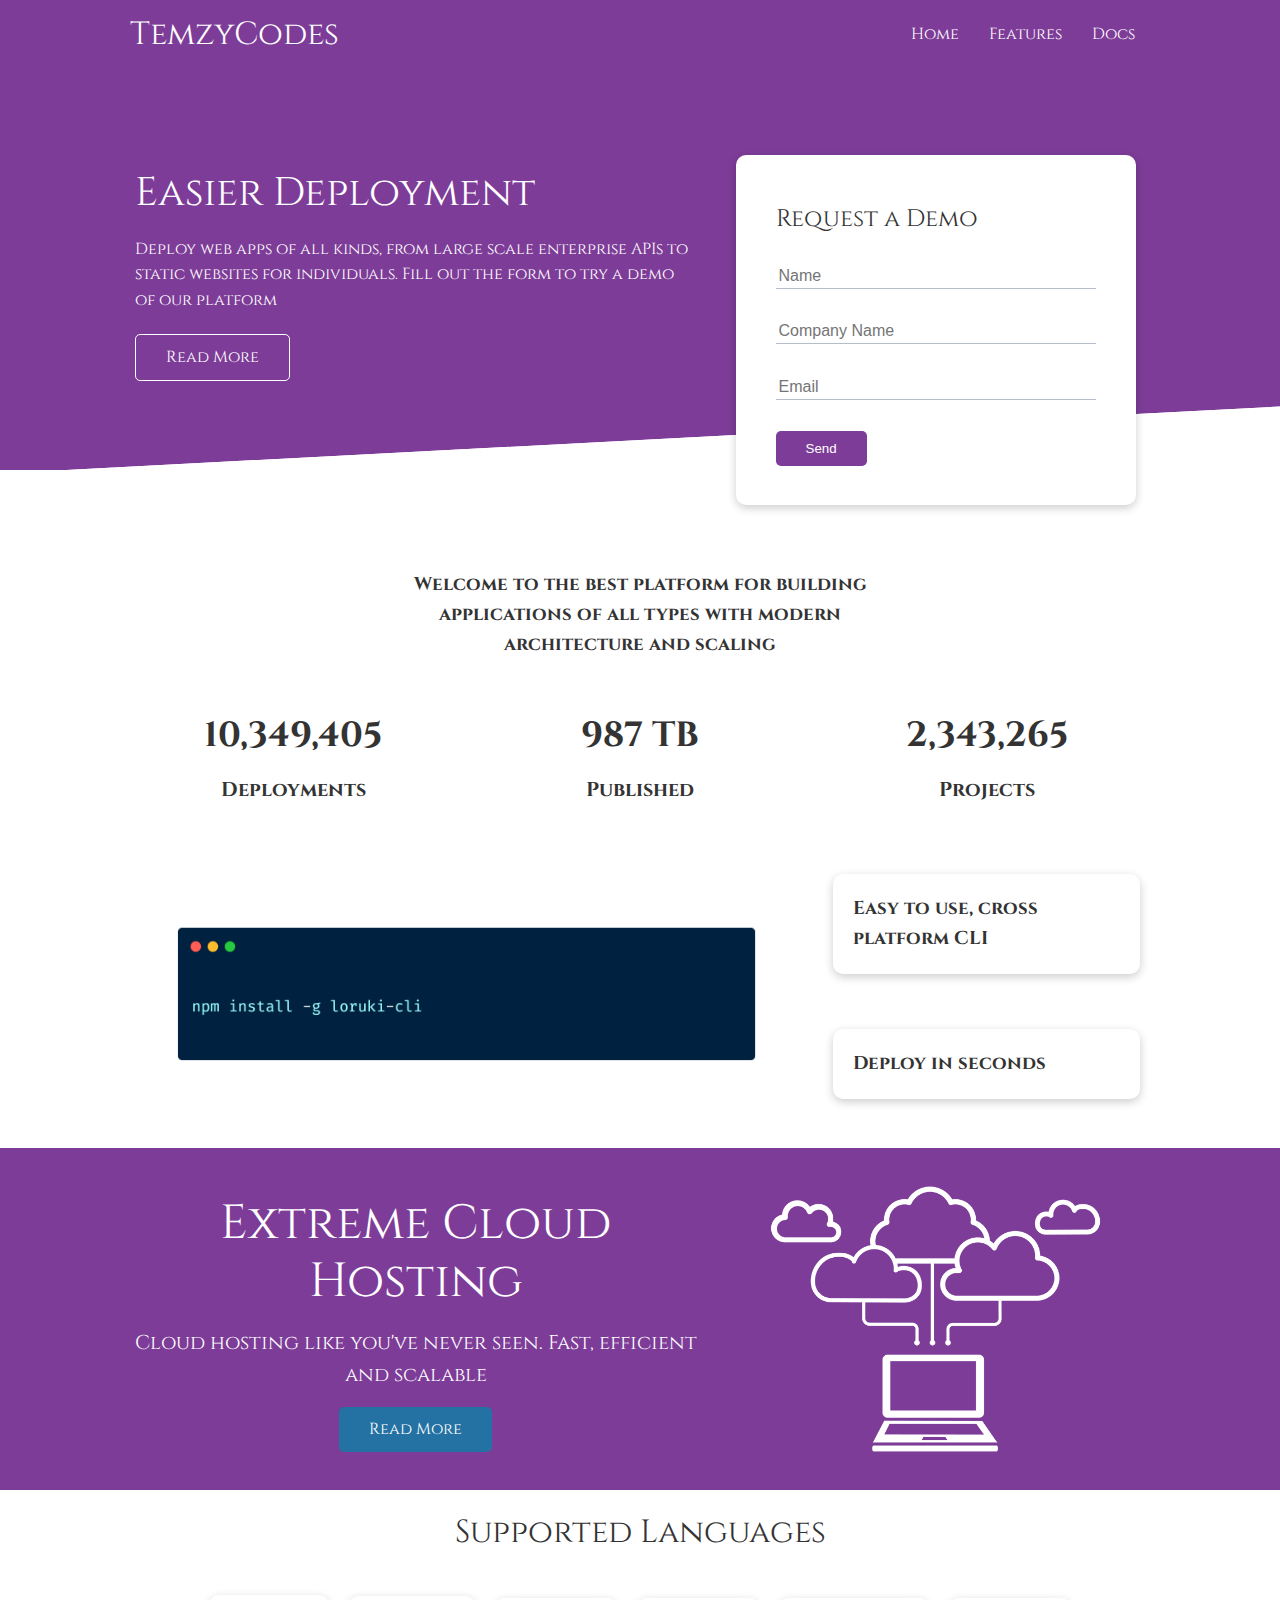
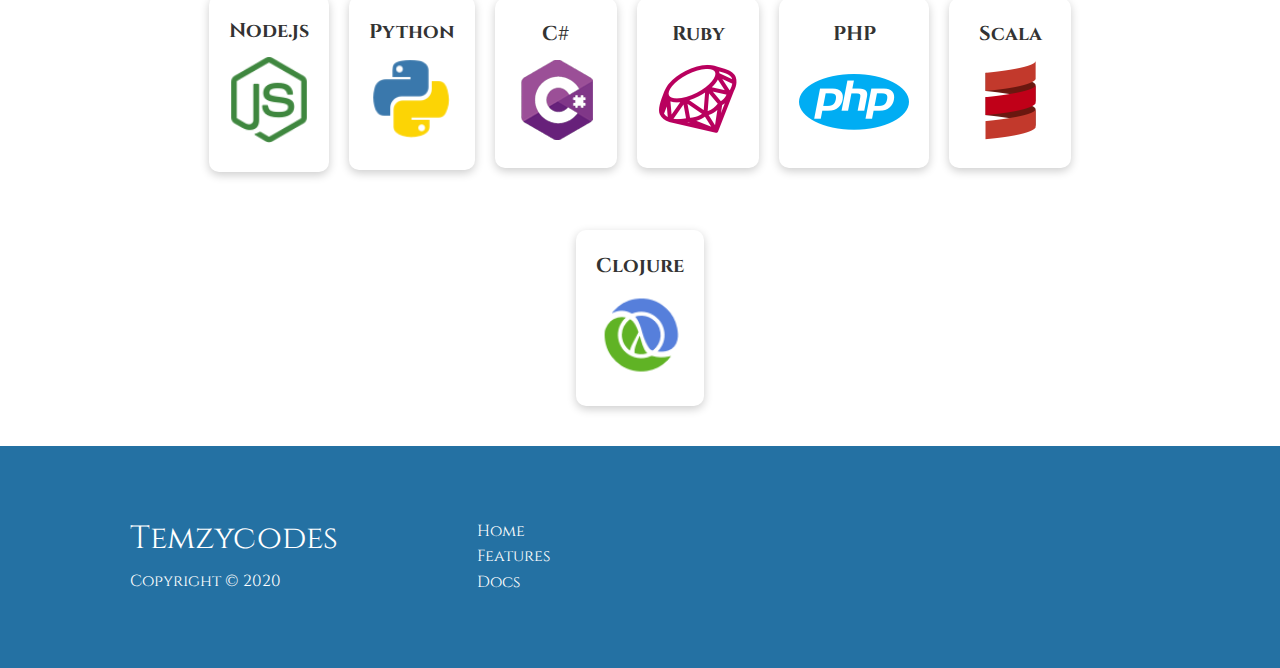
==== commit 6f292086: "modified the existing code" ====
--- a/index.html
+++ b/index.html
@@ -1,40 +1,49 @@
 <!DOCTYPE html>
 <html lang="en">
-<head>
-    <meta charset="UTF-8">
-    <meta name="viewport" content="width=device-width, initial-scale=1.0">
-    <link rel="stylesheet" href="https://cdnjs.cloudflare.com/ajax/libs/font-awesome/5.15.1/css/all.min.css" integrity="sha512-+4zCK9k+qNFUR5X+cKL9EIR+ZOhtIloNl9GIKS57V1MyNsYpYcUrUeQc9vNfzsWfV28IaLL3i96P9sdNyeRssA==" crossorigin="anonymous" />
-    <link rel="stylesheet" href="css/utilities.css">
-    <link rel="stylesheet" href="css/style.css">
-    <title>Loruki | Cloud Hosting For Everyone</title>
-</head>
-<body>
+  <head>
+    <meta charset="UTF-8" />
+    <meta name="viewport" content="width=device-width, initial-scale=1.0" />
+    <link
+      rel="stylesheet"
+      href="https://cdnjs.cloudflare.com/ajax/libs/font-awesome/5.15.1/css/all.min.css"
+      integrity="sha512-+4zCK9k+qNFUR5X+cKL9EIR+ZOhtIloNl9GIKS57V1MyNsYpYcUrUeQc9vNfzsWfV28IaLL3i96P9sdNyeRssA=="
+      crossorigin="anonymous"
+    />
+    <link rel="stylesheet" href="css/utilities.css" />
+    <link rel="stylesheet" href="css/style.css" />
+    <title>Temzycodes | Cloud Hosting For Everyone</title>
+  </head>
+  <body>
     <!-- Navbar -->
     <div class="navbar">
-        <div class="container flex">
-            <h1 class="logo">Loruki.</h1>
-            <nav>
-                <ul>
-                    <li><a href="index.html">Home</a></li>
-                    <li><a href="features.html">Features</a></li>
-                    <li><a href="docs.html">Docs</a></li>
-                </ul>
-            </nav>
-        </div>
+      <div class="container flex">
+        <h1 class="logo">TemzyCodes</h1>
+        <nav>
+          <ul>
+            <li><a href="index.html">Home</a></li>
+            <li><a href="features.html">Features</a></li>
+            <li><a href="docs.html">Docs</a></li>
+          </ul>
+        </nav>
+      </div>
     </div>
-    
+
     <!-- Showcase -->
     <section class="showcase">
-        <div class="container grid">
-            <div class="showcase-text">
-                <h1>Easier Deployment</h1>
-                <p>Deploy web apps of all kinds, from large scale enterprise APIs to static websites for individuals. Fill out the form to try a demo of our platform</p>
-                <a href="features.html" class="btn btn-outline">Read More</a>
-            </div>
+      <div class="container grid">
+        <div class="showcase-text">
+          <h1>Easier Deployment</h1>
+          <p>
+            Deploy web apps of all kinds, from large scale enterprise APIs to
+            static websites for individuals. Fill out the form to try a demo of
+            our platform
+          </p>
+          <a href="features.html" class="btn btn-outline">Read More</a>
+        </div>
 
-            <div class="showcase-form card">
-                <h2>Request a Demo</h2>
-                 <!--  <form name="contact" netlify-honeypot="bot-field" method="POST" data-netlify="true">
+        <div class="showcase-form card">
+          <h2>Request a Demo</h2>
+          <!--  <form name="contact" netlify-honeypot="bot-field" method="POST" data-netlify="true">
                     <input type="hidden" name="form-name" value="contact">
                     <p class="hidden">
                         <label>Don’t fill this out if you're human: <input name="bot-field" /></label>
@@ -50,133 +59,138 @@
                     </div>
                     <input type="submit" value="Send" class="btn btn-primary">
                 </form> -->
-                 <form>
-                    <div class="form-control">
-                        <input type="text" name="name" placeholder="Name" required>
-                    </div>
-                    <div class="form-control">
-                        <input type="text" name="company" placeholder="Company Name" required>
-                    </div>
-                    <div class="form-control">
-                        <input type="email" name="email" placeholder="Email" required>
-                    </div>
-                    <input type="submit" value="Send" class="btn btn-primary">
-                </form>
+          <form>
+            <div class="form-control">
+              <input type="text" name="name" placeholder="Name" required />
             </div>
+            <div class="form-control">
+              <input
+                type="text"
+                name="company"
+                placeholder="Company Name"
+                required
+              />
+            </div>
+            <div class="form-control">
+              <input type="email" name="email" placeholder="Email" required />
+            </div>
+            <input type="submit" value="Send" class="btn btn-primary" />
+          </form>
         </div>
+      </div>
     </section>
 
     <!-- Stats -->
     <section class="stats">
-        <div class="container">
-            <h3 class="stats-heading text-center my-1">
-                Welcome to the best platform for building applications of all types with modern architecture and scaling
-            </h3>
+      <div class="container">
+        <h3 class="stats-heading text-center my-1">
+          Welcome to the best platform for building applications of all types
+          with modern architecture and scaling
+        </h3>
 
-            <div class="grid grid-3 text-center my-4">
-                <div>
-                    <i class="fas fa-server fa-3x"></i>
-                    <h3>10,349,405</h3>
-                    <p class="text-secondary">Deployments</p>
-                </div>
-                <div>
-                    <i class="fas fa-upload fa-3x"></i>
-                    <h3>987 TB</h3>
-                    <p class="text-secondary">Published</p>
-                </div>
-                <div>
-                    <i class="fas fa-project-diagram fa-3x"></i>
-                    <h3>2,343,265</h3>
-                    <p class="text-secondary">Projects</p>
-                </div>
-            </div>
+        <div class="grid grid-3 text-center my-4">
+          <div>
+            <i class="fas fa-server fa-3x"></i>
+            <h3>10,349,405</h3>
+            <p class="text-secondary">Deployments</p>
+          </div>
+          <div>
+            <i class="fas fa-upload fa-3x"></i>
+            <h3>987 TB</h3>
+            <p class="text-secondary">Published</p>
+          </div>
+          <div>
+            <i class="fas fa-project-diagram fa-3x"></i>
+            <h3>2,343,265</h3>
+            <p class="text-secondary">Projects</p>
+          </div>
         </div>
+      </div>
     </section>
 
     <!-- Cli -->
     <section class="cli">
-        <div class="container grid">
-            <img src="images/cli.png" alt="">
-            <div class="card">
-                <h3>Easy to use, cross platform CLI</h3>
-            </div>
-            <div class="card">
-                <h3>Deploy in seconds</h3>
-            </div>
+      <div class="container grid">
+        <img src="images/cli.png" alt="" />
+        <div class="card">
+          <h3>Easy to use, cross platform CLI</h3>
         </div>
+        <div class="card">
+          <h3>Deploy in seconds</h3>
+        </div>
+      </div>
     </section>
 
     <!-- Cloud -->
     <section class="cloud bg-primary my-2 py-2">
-        <div class="container grid">
-            <div class="text-center">
-                <h2 class="lg">Extreme Cloud Hosting</h2>
-                <p class="lead my-1">Cloud hosting like you've never seen. Fast, efficient and scalable</p>
-                <a href="features.html" class="btn btn-dark">Read More</a>
-            </div>
-            <img src="images/cloud.png" alt="">
+      <div class="container grid">
+        <div class="text-center">
+          <h2 class="lg">Extreme Cloud Hosting</h2>
+          <p class="lead my-1">
+            Cloud hosting like you've never seen. Fast, efficient and scalable
+          </p>
+          <a href="features.html" class="btn btn-dark">Read More</a>
         </div>
+        <img src="images/cloud.png" alt="" />
+      </div>
     </section>
 
     <!-- Languages -->
     <section class="languages">
-        <h2 class="md text-center my-2">
-            Supported Languages
-        </h2>
-        <div class="container flex">
-            <div class="card">
-                <h4>Node.js</h4>
-                <img src="images/logos/node.png" alt="">
-            </div>
-            <div class="card">
-                <h4>Python</h4>
-                <img src="images/logos/python.png" alt="">
-              </div>
-              <div class="card">
-                <h4>C#</h4>
-                <img src="images/logos/csharp.png" alt="">
-              </div>
-              <div class="card">
-                <h4>Ruby</h4>
-                <img src="images/logos/ruby.png" alt="">
-              </div>
-              <div class="card">
-                <h4>PHP</h4>
-                <img src="images/logos/php.png" alt="">
-              </div>
-              <div class="card">
-                <h4>Scala</h4>
-                <img src="images/logos/scala.png" alt="">
-              </div>
-              <div class="card">
-                <h4>Clojure</h4>
-                <img src="images/logos/clojure.png" alt="">
-              </div>
+      <h2 class="md text-center my-2">Supported Languages</h2>
+      <div class="container flex">
+        <div class="card">
+          <h4>Node.js</h4>
+          <img src="images/logos/node.png" alt="" />
         </div>
+        <div class="card">
+          <h4>Python</h4>
+          <img src="images/logos/python.png" alt="" />
+        </div>
+        <div class="card">
+          <h4>C#</h4>
+          <img src="images/logos/csharp.png" alt="" />
+        </div>
+        <div class="card">
+          <h4>Ruby</h4>
+          <img src="images/logos/ruby.png" alt="" />
+        </div>
+        <div class="card">
+          <h4>PHP</h4>
+          <img src="images/logos/php.png" alt="" />
+        </div>
+        <div class="card">
+          <h4>Scala</h4>
+          <img src="images/logos/scala.png" alt="" />
+        </div>
+        <div class="card">
+          <h4>Clojure</h4>
+          <img src="images/logos/clojure.png" alt="" />
+        </div>
+      </div>
     </section>
 
     <!-- Footer -->
     <footer class="footer bg-dark py-5">
-        <div class="container grid grid-3">
-            <div>
-                <h1>Loruki
-                </h1>
-                <p>Copyright &copy; 2020</p>
-            </div>
-            <nav>
-                <ul>
-                    <li><a href="index.html">Home</a></li>
-                    <li><a href="features.html">Features</a></li>
-                    <li><a href="docs.html">Docs</a></li>
-                </ul>
-            </nav>
-            <div class="social">
-                <a href="#"><i class="fab fa-github fa-2x"></i></a>
-                <a href="#"><i class="fab fa-facebook fa-2x"></i></a>
-                <a href="#"><i class="fab fa-instagram fa-2x"></i></a>
-                <a href="#"><i class="fab fa-twitter fa-2x"></i></a>
-            </div>
+      <div class="container grid grid-3">
+        <div>
+          <h1>Temzycodes</h1>
+          <p>Copyright &copy; 2020</p>
         </div>
+        <nav>
+          <ul>
+            <li><a href="index.html">Home</a></li>
+            <li><a href="features.html">Features</a></li>
+            <li><a href="docs.html">Docs</a></li>
+          </ul>
+        </nav>
+        <div class="social">
+          <a href="#"><i class="fab fa-github fa-2x"></i></a>
+          <a href="#"><i class="fab fa-facebook fa-2x"></i></a>
+          <a href="#"><i class="fab fa-instagram fa-2x"></i></a>
+          <a href="#"><i class="fab fa-twitter fa-2x"></i></a>
+        </div>
+      </div>
     </footer>
-</body>
+  </body>
 </html>
--- a/css/style.css
+++ b/css/style.css
@@ -1,9 +1,9 @@
-@import url('https://fonts.googleapis.com/css2?family=Lato:wght@300&display=swap');
+@import url("https://fonts.googleapis.com/css2?family=Cinzel:wght@600&display=swap");
 
 :root {
-  --primary-color: #047aed;
-  --secondary-color: #1c3fa8;
-  --dark-color: #002240;
+  --primary-color: #7d3c98; /*#047aed */
+  --secondary-color: #333; /*  */
+  --dark-color: #2471a3; /* #002240 */
   --light-color: #f4f4f4;
   --success-color: #5cb85c;
   --error-color: #d9534f;
@@ -16,7 +16,7 @@
 }
 
 body {
-  font-family: 'Lato', sans-serif;
+  font-family: "Cinzel", serif;
   color: #333;
   line-height: 1.6;
 }
@@ -123,8 +123,8 @@
   margin: 30px 0;
 }
 
-.showcase-form input[type='text'],
-.showcase-form input[type='email'] {
+.showcase-form input[type="text"],
+.showcase-form input[type="email"] {
   border: 0;
   border-bottom: 1px solid #b4becb;
   width: 100%;
@@ -138,7 +138,7 @@
 
 .showcase::before,
 .showcase::after {
-  content: '';
+  content: "";
   position: absolute;
   height: 100px;
   bottom: -70px;
@@ -369,7 +369,7 @@
     padding: 10px;
     background-color: rgba(0, 0, 0, 0.1);
   }
-  
+
   .showcase-form {
     width: 300px;
   }
